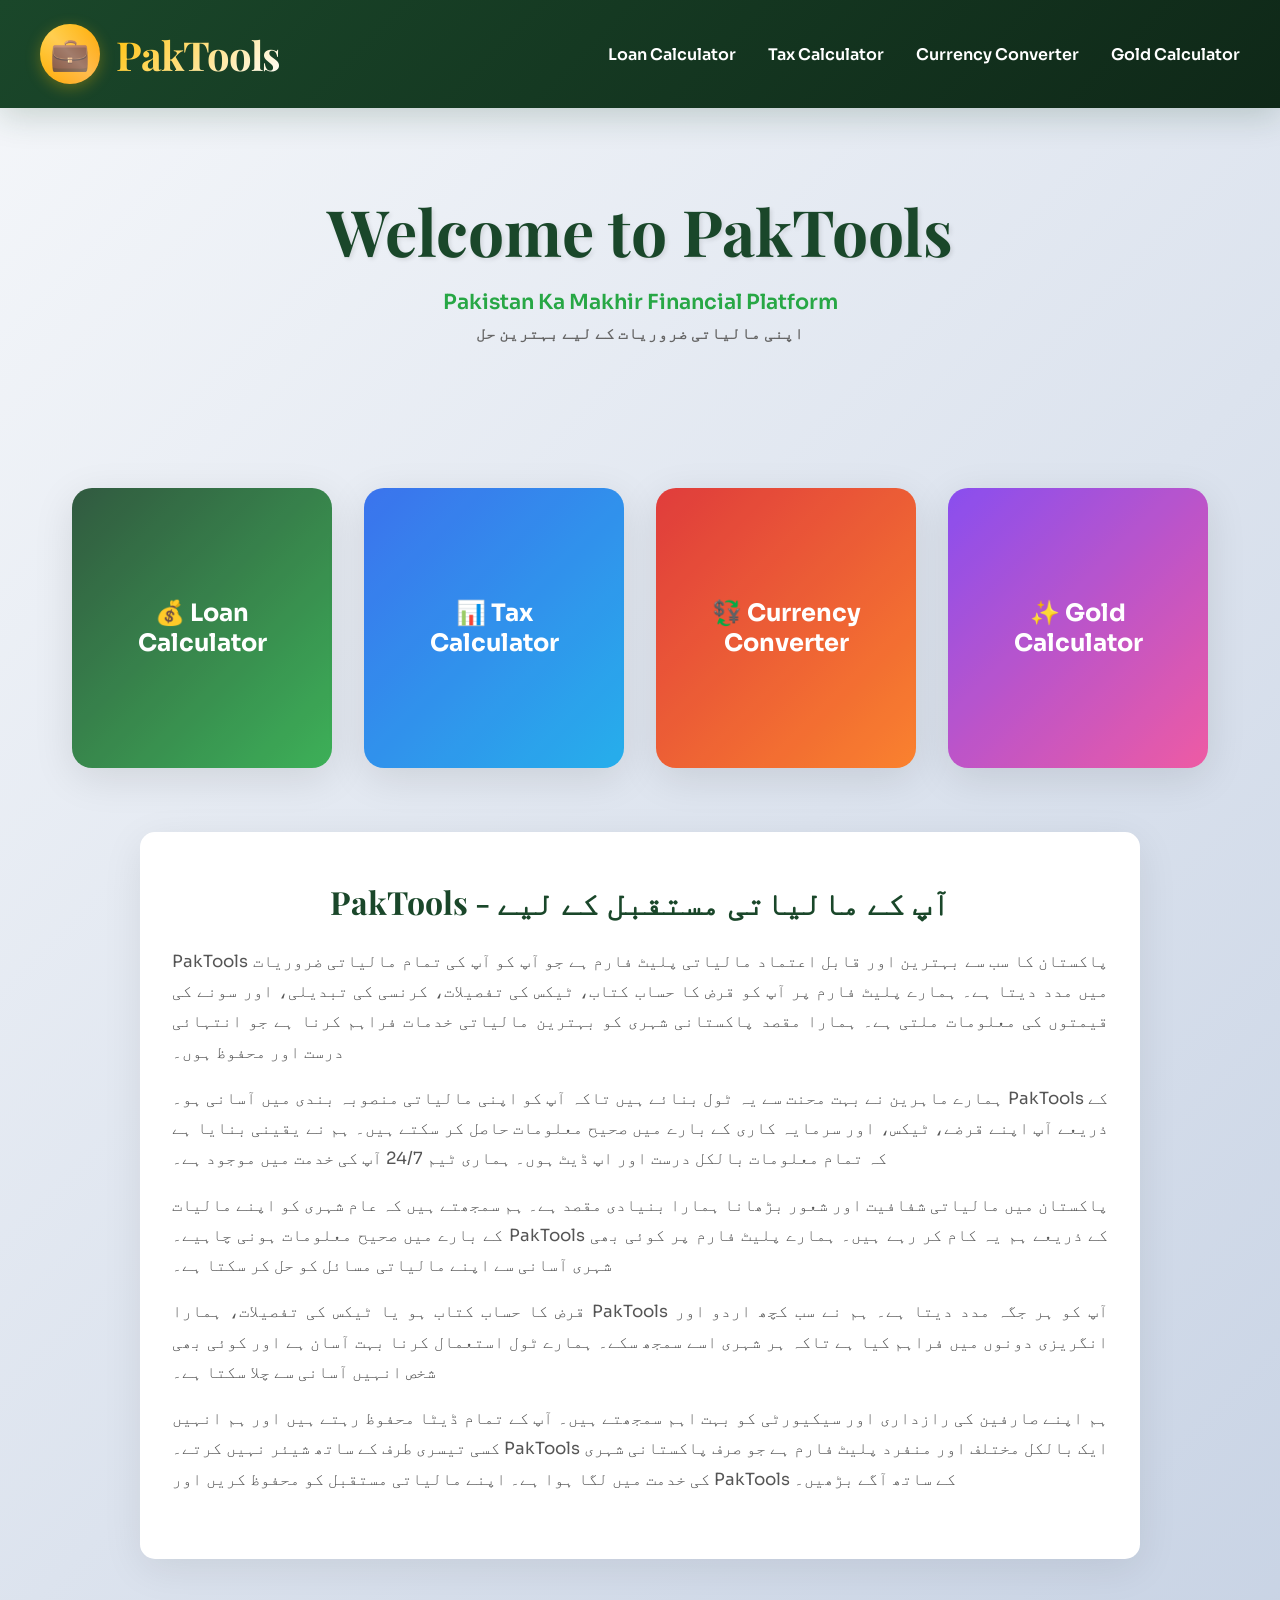
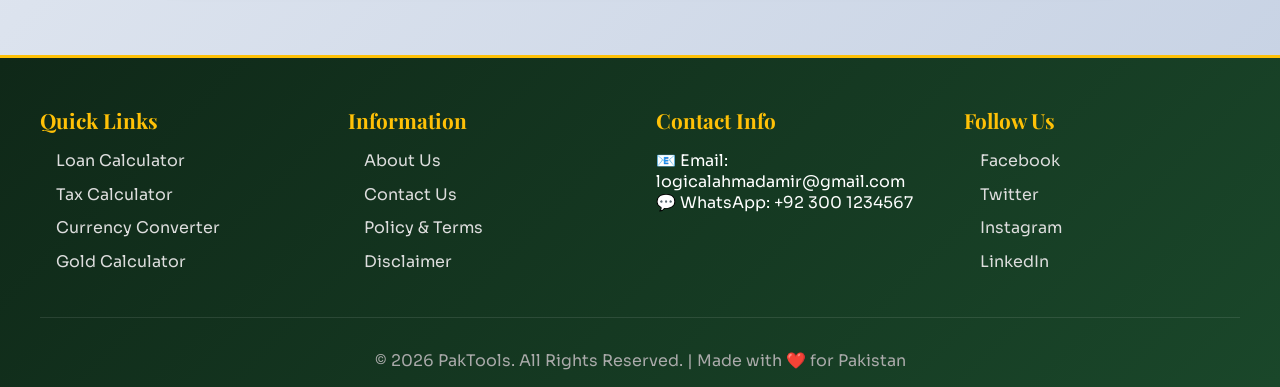
==== index.html @ c3782969 "Update index.html" ====
<!DOCTYPE html>
<html lang="ur">
<head>
    <meta charset="UTF-8">
    <meta name="viewport" content="width=device-width, initial-scale=1.0">
    <title>PakTools - Pakistan Ka Makhir Financial Platform</title>
    <link rel="preconnect" href="https://fonts.googleapis.com">
    <link rel="preconnect" href="https://fonts.gstatic.com" crossorigin>
    <link href="https://fonts.googleapis.com/css2?family=Poppins:wght@300;400;600;700&family=Playfair+Display:wght@700&family=Sora:wght@400;600&display=swap" rel="stylesheet">
    <style>
        * {
            margin: 0;
            padding: 0;
            box-sizing: border-box;
        }

        :root {
            --primary: #1a472a;
            --secondary: #27a745;
            --accent: #ffc107;
            --dark: #0f2818;
            --light: #f8f9fa;
            --text: #2c3e50;
            --border: #e0e0e0;
            --success: #28a745;
            --warning: #ff6b6b;
        }

        html {
            scroll-behavior: smooth;
        }

        body {
            font-family: 'Sora', sans-serif;
            color: var(--text);
            background: linear-gradient(135deg, #f5f7fa 0%, #c3cfe2 100%);
            min-height: 100vh;
            overflow-x: hidden;
        }

        /* ===== HEADER STYLING ===== */
        header {
            background: linear-gradient(135deg, var(--primary) 0%, var(--dark) 100%);
            color: white;
            padding: 1.5rem 2rem;
            position: sticky;
            top: 0;
            z-index: 1000;
            box-shadow: 0 8px 32px rgba(26, 71, 42, 0.2);
            animation: slideDown 0.6s ease-out;
        }

        @keyframes slideDown {
            from {
                transform: translateY(-100%);
                opacity: 0;
            }
            to {
                transform: translateY(0);
                opacity: 1;
            }
        }

        header .container {
            max-width: 1200px;
            margin: 0 auto;
            display: flex;
            justify-content: space-between;
            align-items: center;
            flex-wrap: wrap;
            gap: 2rem;
        }

        .logo-container {
            display: flex;
            align-items: center;
            gap: 1rem;
        }

        .logo {
            width: 60px;
            height: 60px;
            background: linear-gradient(135deg, var(--accent), #ff9800);
            border-radius: 50%;
            display: flex;
            align-items: center;
            justify-content: center;
            font-size: 2rem;
            box-shadow: 0 4px 15px rgba(255, 193, 7, 0.3);
            animation: rotateBounce 2s ease-in-out infinite;
            position: relative;
            overflow: hidden;
        }

        @keyframes rotateBounce {
            0%, 100% {
                transform: rotate(0deg) scale(1);
                box-shadow: 0 4px 15px rgba(255, 193, 7, 0.3);
            }
            25% {
                transform: rotate(90deg) scale(1.05);
            }
            50% {
                transform: rotate(180deg) scale(1.1);
                box-shadow: 0 8px 25px rgba(255, 193, 7, 0.5);
            }
            75% {
                transform: rotate(270deg) scale(1.05);
            }
        }

        .logo::before {
            content: '';
            position: absolute;
            width: 100%;
            height: 100%;
            background: linear-gradient(45deg, transparent, rgba(255, 255, 255, 0.3), transparent);
            animation: shimmer 2s infinite;
        }

        @keyframes shimmer {
            0% { transform: translateX(-100%); }
            100% { transform: translateX(100%); }
        }

        header h1 {
            font-family: 'Playfair Display', serif;
            font-size: 2.5rem;
            letter-spacing: -1px;
            background: linear-gradient(135deg, var(--accent), #fff);
            -webkit-background-clip: text;
            -webkit-text-fill-color: transparent;
            background-clip: text;
            animation: fadeInScale 0.8s ease-out;
        }

        @keyframes fadeInScale {
            from {
                opacity: 0;
                transform: scale(0.9);
            }
            to {
                opacity: 1;
                transform: scale(1);
            }
        }

        nav {
            display: flex;
            gap: 2rem;
            flex-wrap: wrap;
            align-items: center;
        }

        nav a {
            color: white;
            text-decoration: none;
            font-weight: 600;
            font-size: 1rem;
            position: relative;
            padding: 0.5rem 0;
            transition: color 0.3s ease;
        }

        nav a::after {
            content: '';
            position: absolute;
            width: 0;
            height: 2px;
            bottom: 0;
            left: 0;
            background: var(--accent);
            transition: width 0.3s ease;
        }

        nav a:hover::after {
            width: 100%;
        }

        /* ===== HERO SECTION ===== */
        .hero {
            text-align: center;
            padding: 5rem 2rem 3rem;
            animation: fadeInUp 1s ease-out;
        }

        @keyframes fadeInUp {
            from {
                opacity: 0;
                transform: translateY(30px);
            }
            to {
                opacity: 1;
                transform: translateY(0);
            }
        }

        .hero h2 {
            font-family: 'Playfair Display', serif;
            font-size: 4rem;
            margin-bottom: 1rem;
            color: var(--primary);
            text-shadow: 2px 2px 4px rgba(0, 0, 0, 0.1);
        }

        .hero p {
            font-size: 1.3rem;
            color: var(--secondary);
            font-weight: 600;
            margin-bottom: 0.5rem;
        }

        .hero .subtitle {
            font-size: 1rem;
            color: #666;
            margin-bottom: 2rem;
        }

        /* ===== TOOLS SECTION ===== */
        .tools {
            max-width: 1200px;
            margin: 4rem auto;
            padding: 0 2rem;
            display: grid;
            grid-template-columns: repeat(auto-fit, minmax(250px, 1fr));
            gap: 2rem;
        }

        .tool-box {
            position: relative;
            height: 280px;
            cursor: pointer;
            border-radius: 20px;
            overflow: hidden;
            box-shadow: 0 10px 40px rgba(0, 0, 0, 0.1);
            transition: all 0.4s cubic-bezier(0.34, 1.56, 0.64, 1);
            animation: scaleIn 0.6s ease-out;
            animation-fill-mode: both;
        }

        .tool-box:nth-child(1) { animation-delay: 0.1s; }
        .tool-box:nth-child(2) { animation-delay: 0.2s; }
        .tool-box:nth-child(3) { animation-delay: 0.3s; }
        .tool-box:nth-child(4) { animation-delay: 0.4s; }

        @keyframes scaleIn {
            from {
                opacity: 0;
                transform: scale(0.5) rotateY(-20deg);
            }
            to {
                opacity: 1;
                transform: scale(1) rotateY(0);
            }
        }

        .tool-box:hover {
            transform: translateY(-15px) scale(1.05);
            box-shadow: 0 20px 60px rgba(0, 0, 0, 0.25);
        }

        .tool-box::before {
            content: '';
            position: absolute;
            top: 0;
            left: 0;
            right: 0;
            bottom: 0;
            background: linear-gradient(135deg, var(--primary) 0%, var(--secondary) 100%);
            opacity: 1;
            transition: opacity 0.4s ease;
            z-index: -1;
        }

        .tool-box:nth-child(2)::before {
            background: linear-gradient(135deg, #2563eb 0%, #0ea5e9 100%);
        }

        .tool-box:nth-child(3)::before {
            background: linear-gradient(135deg, #dc2626 0%, #f97316 100%);
        }

        .tool-box:nth-child(4)::before {
            background: linear-gradient(135deg, #7c3aed 0%, #ec4899 100%);
        }

        .tool-box::after {
            content: '';
            position: absolute;
            top: 0;
            left: -100%;
            right: 0;
            bottom: 0;
            background: rgba(255, 255, 255, 0.1);
            transition: left 0.4s ease;
            z-index: 1;
        }

        .tool-box:hover::after {
            left: 100%;
        }

        .tool-box a {
            position: relative;
            display: flex;
            align-items: center;
            justify-content: center;
            height: 100%;
            width: 100%;
            text-decoration: none;
            color: white;
            font-size: 1.5rem;
            font-weight: 700;
            text-align: center;
            padding: 2rem;
            z-index: 2;
            transition: all 0.4s ease;
        }

        .tool-box:hover a {
            transform: scale(1.1);
        }

        /* ===== CONTENT SECTION ===== */
        .content-section {
            max-width: 1000px;
            margin: 4rem auto;
            padding: 3rem 2rem;
            background: white;
            border-radius: 15px;
            box-shadow: 0 10px 40px rgba(0, 0, 0, 0.08);
            animation: fadeInUp 1.2s ease-out;
        }

        .content-section h3 {
            font-family: 'Playfair Display', serif;
            font-size: 2rem;
            color: var(--primary);
            margin-bottom: 1.5rem;
            text-align: center;
        }

        .content-section p {
            font-size: 1.05rem;
            line-height: 1.8;
            color: #555;
            text-align: justify;
            margin-bottom: 1rem;
        }

        /* ===== FOOTER ===== */
        footer {
            background: linear-gradient(135deg, var(--dark) 0%, var(--primary) 100%);
            color: white;
            padding: 3rem 2rem 1rem;
            margin-top: 6rem;
            border-top: 3px solid var(--accent);
        }

        footer .container {
            max-width: 1200px;
            margin: 0 auto;
        }

        footer .footer-content {
            display: grid;
            grid-template-columns: repeat(auto-fit, minmax(250px, 1fr));
            gap: 2rem;
            margin-bottom: 2rem;
        }

        footer .footer-section h4 {
            font-size: 1.3rem;
            margin-bottom: 1rem;
            color: var(--accent);
            font-family: 'Playfair Display', serif;
        }

        footer .footer-section ul {
            list-style: none;
        }

        footer .footer-section a {
            color: #ddd;
            text-decoration: none;
            display: block;
            margin-bottom: 0.8rem;
            transition: all 0.3s ease;
            position: relative;
            padding-left: 1rem;
        }

        footer .footer-section a::before {
            content: '→';
            position: absolute;
            left: 0;
            opacity: 0;
            transition: opacity 0.3s ease;
        }

        footer .footer-section a:hover::before {
            opacity: 1;
        }

        footer .footer-section a:hover {
            color: var(--accent);
            padding-left: 1.5rem;
        }

        footer .footer-bottom {
            border-top: 1px solid rgba(255, 255, 255, 0.1);
            padding-top: 2rem;
            text-align: center;
            color: #aaa;
        }

        /* ===== MODAL STYLING ===== */
        .modal {
            display: none;
            position: fixed;
            z-index: 2000;
            left: 0;
            top: 0;
            width: 100%;
            height: 100%;
            background-color: rgba(0, 0, 0, 0.6);
            animation: fadeIn 0.3s ease;
        }

        @keyframes fadeIn {
            from { opacity: 0; }
            to { opacity: 1; }
        }

        .modal.active {
            display: flex;
            align-items: center;
            justify-content: center;
        }

        .modal-content {
            background-color: white;
            padding: 3rem;
            border-radius: 15px;
            max-width: 600px;
            width: 90%;
            box-shadow: 0 20px 60px rgba(0, 0, 0, 0.3);
            animation: slideUp 0.4s ease;
        }

        @keyframes slideUp {
            from {
                transform: translateY(50px);
                opacity: 0;
            }
            to {
                transform: translateY(0);
                opacity: 1;
            }
        }

        .modal-content h2 {
            color: var(--primary);
            margin-bottom: 1rem;
            font-family: 'Playfair Display', serif;
        }

        .modal-content p {
            color: #666;
            line-height: 1.8;
            margin-bottom: 1rem;
        }

        .close-btn {
            float: right;
            font-size: 2rem;
            font-weight: bold;
            color: #aaa;
            cursor: pointer;
            transition: color 0.3s ease;
            border: none;
            background: none;
        }

        .close-btn:hover {
            color: var(--primary);
        }

        /* ===== RESPONSIVE ===== */
        @media (max-width: 768px) {
            header h1 {
                font-size: 1.8rem;
            }

            nav {
                gap: 1rem;
            }

            nav a {
                font-size: 0.9rem;
            }

            .hero h2 {
                font-size: 2.5rem;
            }

            .hero p {
                font-size: 1rem;
            }

            .tools {
                grid-template-columns: 1fr;
                gap: 1.5rem;
            }

            .tool-box {
                height: 200px;
            }

            .tool-box a {
                font-size: 1.2rem;
            }

            .content-section {
                padding: 2rem;
            }

            .content-section h3 {
                font-size: 1.5rem;
            }

            footer .footer-content {
                grid-template-columns: 1fr;
            }
        }

        .page-content {
            display: none;
        }

        .page-content.active {
            display: block;
        }
    </style>
</head>
<body>
    <header>
        <div class="container">
            <div class="logo-container">
                <div class="logo">💼</div>
                <h1>PakTools</h1>
            </div>
            <nav id="mainNav">
                <a href="#" onclick="showHome()">Loan Calculator</a>
                <a href="#" onclick="openModal('tax')">Tax Calculator</a>
                <a href="#" onclick="openModal('currency')">Currency Converter</a>
                <a href="#" onclick="openModal('gold')">Gold Calculator</a>
            </nav>
        </div>
    </header>

    <!-- HOME PAGE -->
    <div id="homePage" class="page-content active">
        <section class="hero">
            <h2>Welcome to PakTools</h2>
            <p>Pakistan Ka Makhir Financial Platform</p>
            <p class="subtitle">اپنی مالیاتی ضروریات کے لیے بہترین حل</p>
        </section>

        <section class="tools">
            <div class="tool-box">
                <a href="#" onclick="openModal('loan')">💰 Loan Calculator</a>
            </div>
            <div class="tool-box">
                <a href="#" onclick="openModal('tax')">📊 Tax Calculator</a>
            </div>
            <div class="tool-box">
                <a href="#" onclick="openModal('currency')">💱 Currency Converter</a>
            </div>
            <div class="tool-box">
                <a href="#" onclick="openModal('gold')">✨ Gold Calculator</a>
            </div>
        </section>

        <section class="content-section">
            <h3>PakTools - آپ کے مالیاتی مستقبل کے لیے</h3>
            <p>
                PakTools پاکستان کا سب سے بہترین اور قابل اعتماد مالیاتی پلیٹ فارم ہے جو آپ کو آپ کی تمام مالیاتی ضروریات میں مدد دیتا ہے۔ ہمارے پلیٹ فارم پر آپ کو قرض کا حساب کتاب، ٹیکس کی تفصیلات، کرنسی کی تبدیلی، اور سونے کی قیمتوں کی معلومات ملتی ہے۔ ہمارا مقصد پاکستانی شہری کو بہترین مالیاتی خدمات فراہم کرنا ہے جو انتہائی درست اور محفوظ ہوں۔
            </p>
            <p>
                ہمارے ماہرین نے بہت محنت سے یہ ٹول بنائے ہیں تاکہ آپ کو اپنی مالیاتی منصوبہ بندی میں آسانی ہو۔ PakTools کے ذریعے آپ اپنے قرضے، ٹیکس، اور سرمایہ کاری کے بارے میں صحیح معلومات حاصل کر سکتے ہیں۔ ہم نے یقینی بنایا ہے کہ تمام معلومات بالکل درست اور اپ ڈیٹ ہوں۔ ہماری ٹیم 24/7 آپ کی خدمت میں موجود ہے۔
            </p>
            <p>
                پاکستان میں مالیاتی شفافیت اور شعور بڑھانا ہمارا بنیادی مقصد ہے۔ ہم سمجھتے ہیں کہ عام شہری کو اپنے مالیات کے بارے میں صحیح معلومات ہونی چاہیے۔ PakTools کے ذریعے ہم یہ کام کر رہے ہیں۔ ہمارے پلیٹ فارم پر کوئی بھی شہری آسانی سے اپنے مالیاتی مسائل کو حل کر سکتا ہے۔
            </p>
            <p>
                قرض کا حساب کتاب ہو یا ٹیکس کی تفصیلات، ہمارا PakTools آپ کو ہر جگہ مدد دیتا ہے۔ ہم نے سب کچھ اردو اور انگریزی دونوں میں فراہم کیا ہے تاکہ ہر شہری اسے سمجھ سکے۔ ہمارے ٹول استعمال کرنا بہت آسان ہے اور کوئی بھی شخص انہیں آسانی سے چلا سکتا ہے۔
            </p>
            <p>
                ہم اپنے صارفین کی رازداری اور سیکیورٹی کو بہت اہم سمجھتے ہیں۔ آپ کے تمام ڈیٹا محفوظ رہتے ہیں اور ہم انہیں کسی تیسری طرف کے ساتھ شیئر نہیں کرتے۔ PakTools ایک بالکل مختلف اور منفرد پلیٹ فارم ہے جو صرف پاکستانی شہری کی خدمت میں لگا ہوا ہے۔ اپنے مالیاتی مستقبل کو محفوظ کریں اور PakTools کے ساتھ آگے بڑھیں۔
            </p>
        </section>
    </div>

    <!-- MODALS FOR EACH TOOL -->
    <div id="loanModal" class="modal">
        <div class="modal-content">
            <button class="close-btn" onclick="closeModal('loan')">&times;</button>
            <h2>💰 Loan Calculator</h2>
            <p>یہ ٹول آپ کو آپ کے قرض کی شرح، مدت اور ماہانہ رقم کا حساب کتاب کرنے میں مدد دیتا ہے۔</p>
            <p><strong>مثال:</strong> اگر آپ نے 5 لاکھ روپے کا قرض 5 سال کی مدت میں 10% کی شرح پر لیا ہے تو آپ کی ماہانہ قسط تقریباً 10,607 روپے ہوگی۔</p>
            <p>یہ ٹول آپ کو مختلف شرح اور مدت کے ساتھ موازنہ کرنے کی سہولت بھی دیتا ہے۔</p>
        </div>
    </div>

    <div id="taxModal" class="modal">
        <div class="modal-content">
            <button class="close-btn" onclick="closeModal('tax')">&times;</button>
            <h2>📊 Tax Calculator</h2>
            <p>ہمارا ٹیکس کیلکولیٹر آپ کو آپ کی آمدنی پر دیندہ ٹیکس کا حساب دینے میں مدد کرتا ہے۔</p>
            <p><strong>خصوصیات:</strong> مختلف ٹیکس سلیبوں کے لیے حساب، چھوٹ اور الاؤنسز کی سہولت، اور سالانہ ٹیکس کی کل رقم معلوم کریں۔</p>
            <p>پاکستان میں مختلف آمدنی کی سطحوں پر مختلف ٹیکس شرح ہیں۔ یہ ٹول آپ کو صحیح حساب کتاب دیتا ہے۔</p>
        </div>
    </div>

    <div id="currencyModal" class="modal">
        <div class="modal-content">
            <button class="close-btn" onclick="closeModal('currency')">&times;</button>
            <h2>💱 Currency Converter</h2>
            <p>یہ ٹول آپ کو پاکستانی روپے کو دوسری اقوام کی کرنسیوں میں تبدیل کرنے میں مدد دیتا ہے۔</p>
            <p><strong>سپورٹ شدہ کرنسیز:</strong> USD, EUR, GBP, SAR, AED, CNY اور بہت سی دوسری کرنسیز۔</p>
            <p>آج کی حقیقی شرح کے مطابق یہ ٹول آپ کو درست تبدیلی فراہم کرتا ہے۔ سفر، تجارت، یا بیرون ملک رقم بھیجنے کے لیے مفید۔</p>
        </div>
    </div>

    <div id="goldModal" class="modal">
        <div class="modal-content">
            <button class="close-btn" onclick="closeModal('gold')">&times;</button>
            <h2>✨ Gold Calculator</h2>
            <p>سونے کی قیمت معلوم کریں اور اپنی سرمایہ کاری کا حساب کتاب کریں۔</p>
            <p><strong>خصوصیات:</strong> روز مرہ سونے کی قیمت، مختلف وزن میں سونے کی کل قیمت، تاریخی قیمتوں کا موازنہ۔</p>
            <p>پاکستان میں سونا بہت اہم سرمایہ کاری کا ذریعہ ہے۔ یہ ٹول آپ کو اپنی سرمایہ کاری کو صحیح طریقے سے منیج کرنے میں مدد کرتا ہے۔</p>
        </div>
    </div>

    <!-- FOOTER -->
    <footer>
        <div class="container">
            <div class="footer-content">
                <div class="footer-section">
                    <h4>Quick Links</h4>
                    <ul>
                        <li><a href="#" onclick="openModal('loan')">Loan Calculator</a></li>
                        <li><a href="#" onclick="openModal('tax')">Tax Calculator</a></li>
                        <li><a href="#" onclick="openModal('currency')">Currency Converter</a></li>
                        <li><a href="#" onclick="openModal('gold')">Gold Calculator</a></li>
                    </ul>
                </div>
                <div class="footer-section">
                    <h4>Information</h4>
                    <ul>
                        <li><a href="#" onclick="showPage('about')">About Us</a></li>
                        <li><a href="#" onclick="showPage('contact')">Contact Us</a></li>
                        <li><a href="#" onclick="showPage('policy')">Policy & Terms</a></li>
                        <li><a href="#" onclick="showPage('disclaimer')">Disclaimer</a></li>
                    </ul>
                </div>
                <div class="footer-section">
                    <h4>Contact Info</h4>
                    <ul>
                        <li>📧 Email: logicalahmadamir@gmail.com</li>
                        <li>💬 WhatsApp: +92 300 1234567</li>
                    </ul>
                </div>
                <div class="footer-section">
                    <h4>Follow Us</h4>
                    <ul>
                        <li><a href="#">Facebook</a></li>
                        <li><a href="#">Twitter</a></li>
                        <li><a href="#">Instagram</a></li>
                        <li><a href="#">LinkedIn</a></li>
                    </ul>
                </div>
            </div>
            <div class="footer-bottom">
                <p>&copy; 2026 PakTools. All Rights Reserved. | Made with ❤️ for Pakistan</p>
            </div>
        </div>
    </footer>

    <script>
        function openModal(toolName) {
            const modalId = toolName + 'Modal';
            document.getElementById(modalId).classList.add('active');
        }

        function closeModal(toolName) {
            const modalId = toolName + 'Modal';
            document.getElementById(modalId).classList.remove('active');
        }

        function showHome() {
            document.getElementById('homePage').classList.add('active');
            document.querySelectorAll('.modal').forEach(modal => {
                modal.classList.remove('active');
            });
        }

        function showPage(pageName) {
            alert('صفحہ ' + pageName + ' جلد آئے گا!');
        }

        // Close modal when clicking outside
        window.onclick = function(event) {
            if (event.target.classList.contains('modal')) {
                event.target.classList.remove('active');
            }
        }

        // Add scroll animation
        const observerOptions = {
            threshold: 0.1,
            rootMargin: '0px 0px -100px 0px'
        };

        const observer = new IntersectionObserver(function(entries) {
            entries.forEach(entry => {
                if (entry.isIntersecting) {
                    entry.target.style.opacity = '1';
                    entry.target.style.transform = 'translateY(0)';
                }
            });
        }, observerOptions);

        document.querySelectorAll('.tool-box, .content-section').forEach(el => {
            el.style.opacity = '0';
            el.style.transform = 'translateY(20px)';
            el.style.transition = 'opacity 0.6s ease, transform 0.6s ease';
            observer.observe(el);
        });
    </script>
</body>
</html>
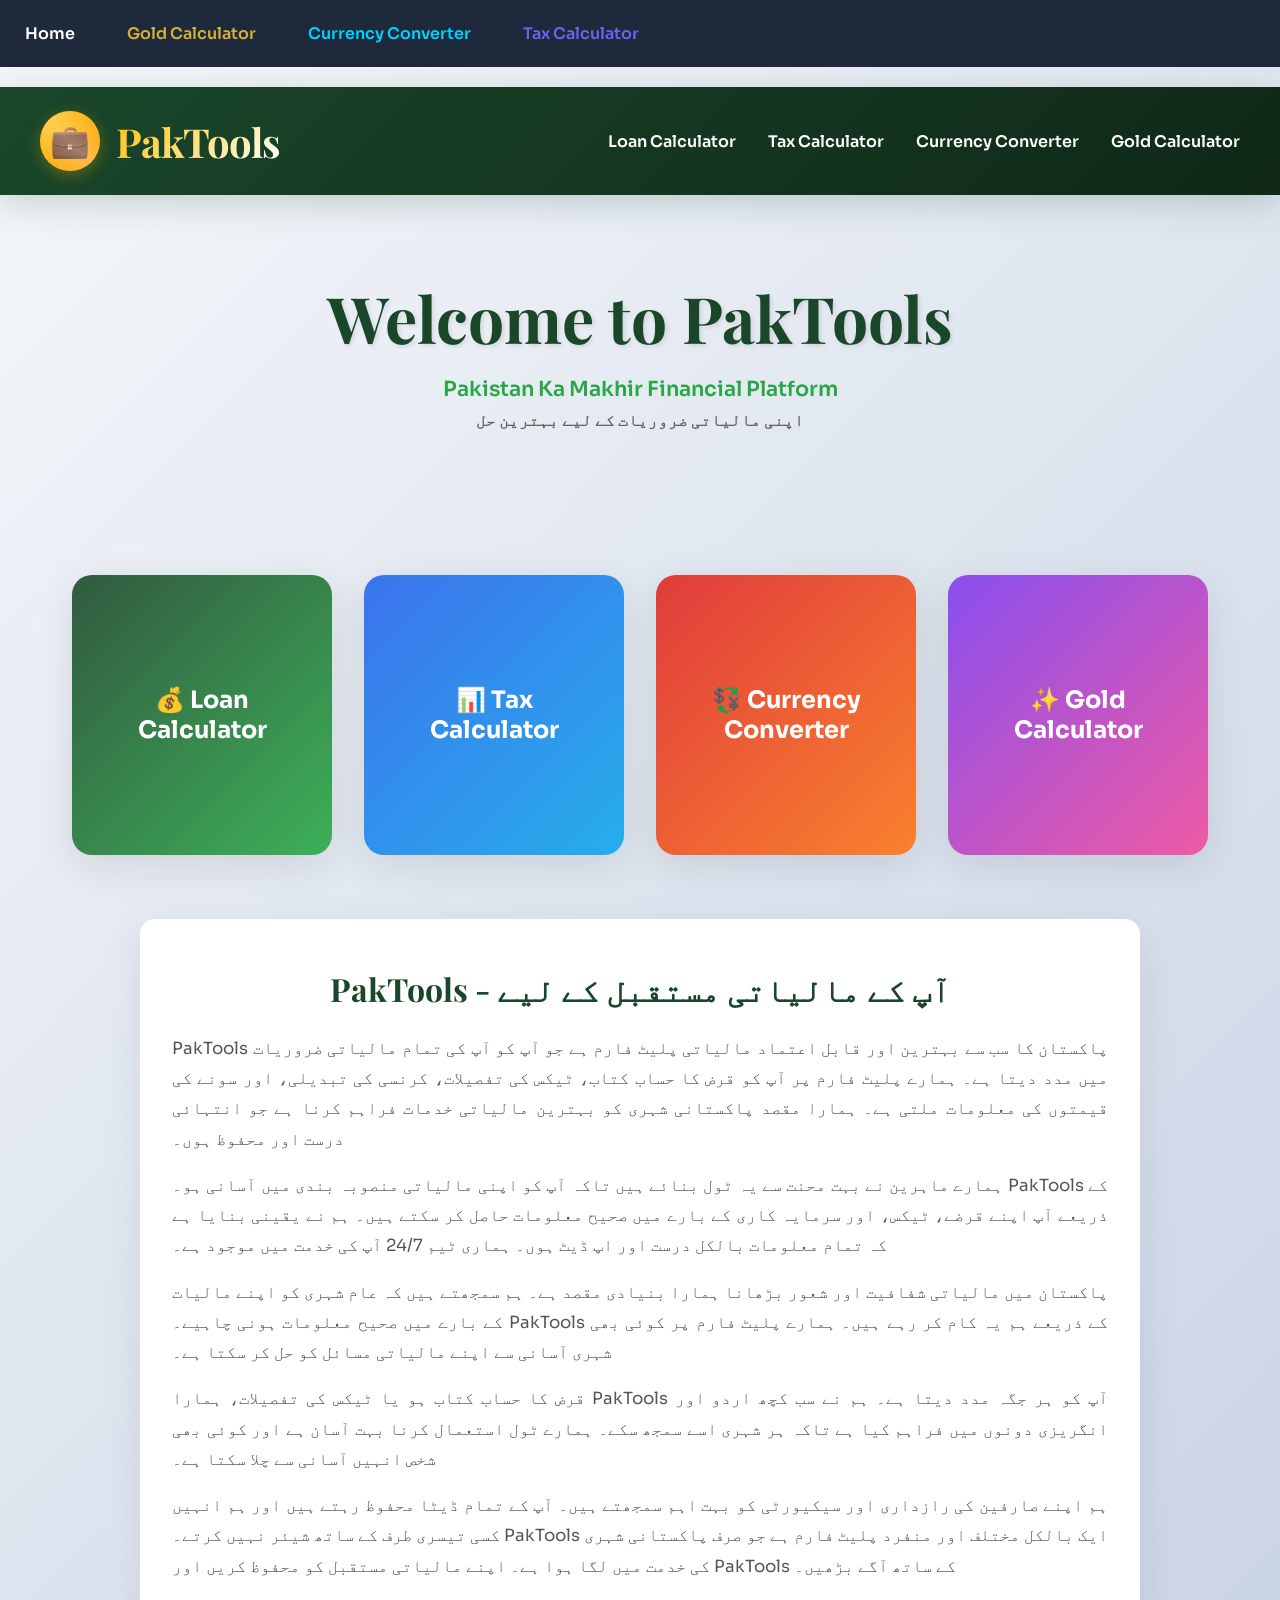
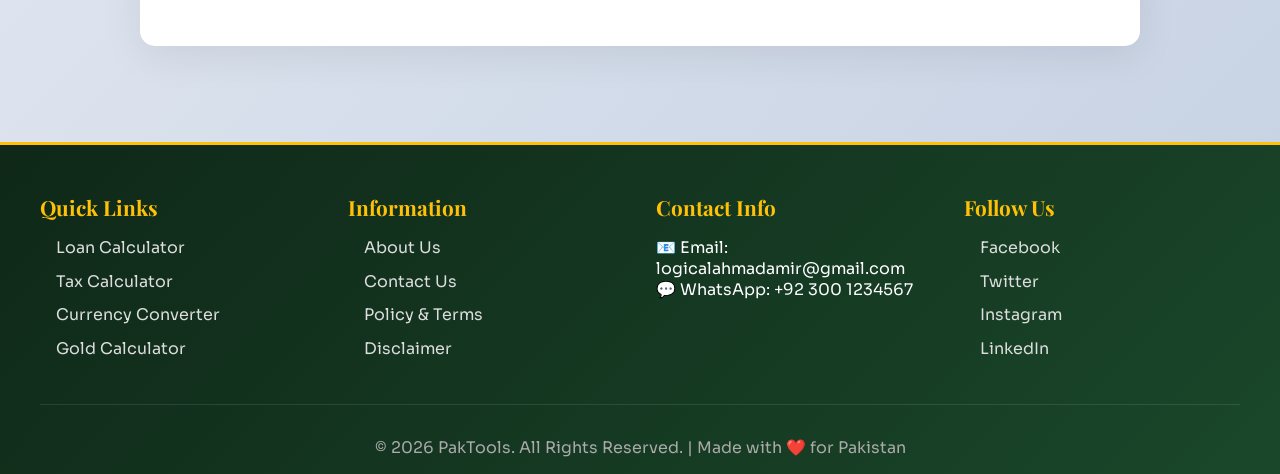
==== commit 7428fa87: "Update index.html" ====
--- a/index.html
+++ b/index.html
@@ -544,6 +544,12 @@
     </style>
 </head>
 <body>
+    <nav style="text-align: center; padding: 15px; background: #1e293b; margin-bottom: 20px;">
+    <a href="index.html" style="color: white; margin: 0 10px; text-decoration: none;">Home</a>
+    <a href="gold.html" style="color: #D4AF37; margin: 0 10px; text-decoration: none;">Gold Calculator</a>
+    <a href="currency.html" style="color: #00d2ff; margin: 0 10px; text-decoration: none;">Currency Converter</a>
+    <a href="tax.html" style="color: #6366f1; margin: 0 10px; text-decoration: none;">Tax Calculator</a>
+</nav>
     <header>
         <div class="container">
             <div class="logo-container">
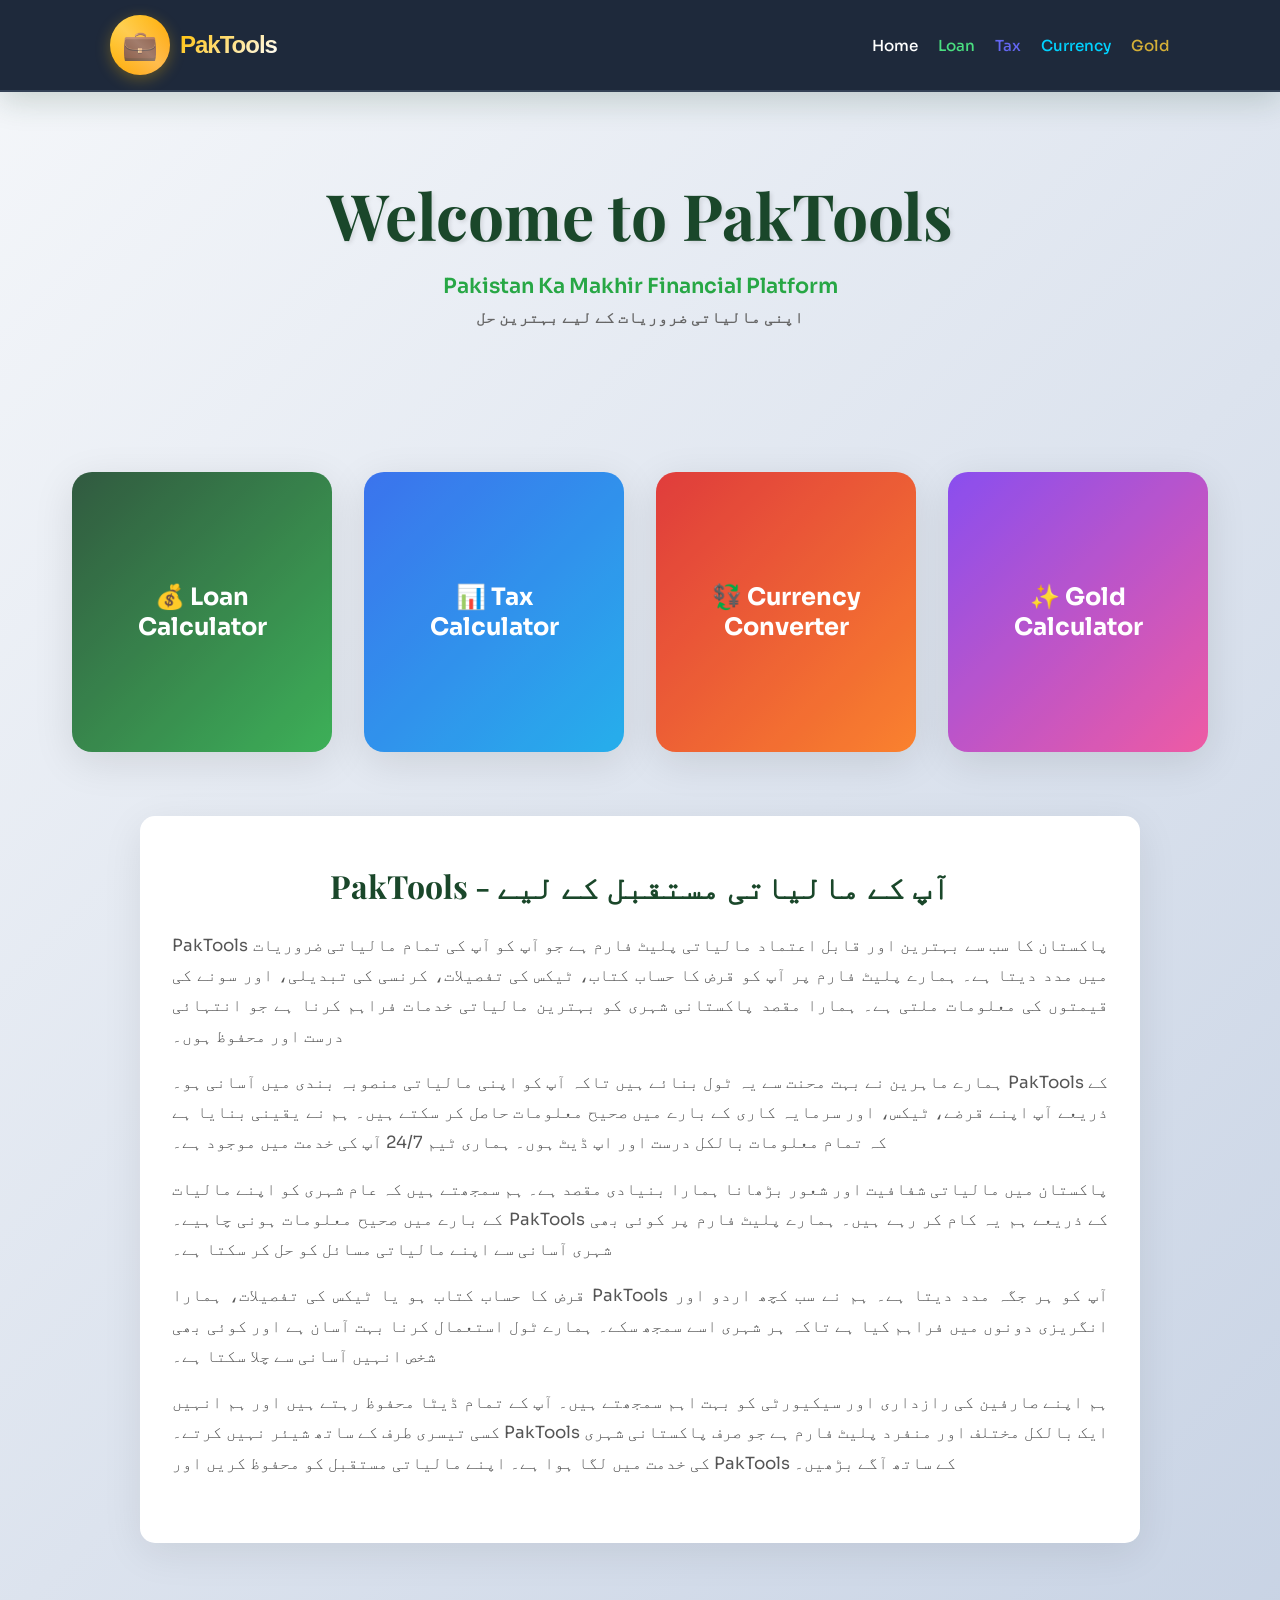
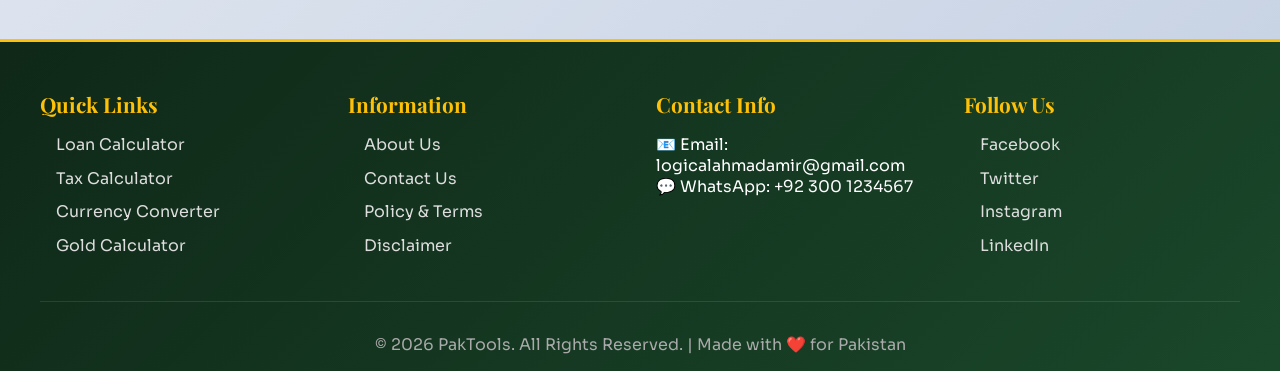
==== commit ca2e4247: "Update index.html" ====
--- a/index.html
+++ b/index.html
@@ -544,26 +544,25 @@
     </style>
 </head>
 <body>
-    <nav style="text-align: center; padding: 15px; background: #1e293b; margin-bottom: 20px;">
-    <a href="index.html" style="color: white; margin: 0 10px; text-decoration: none;">Home</a>
-    <a href="gold.html" style="color: #D4AF37; margin: 0 10px; text-decoration: none;">Gold Calculator</a>
-    <a href="currency.html" style="color: #00d2ff; margin: 0 10px; text-decoration: none;">Currency Converter</a>
-    <a href="tax.html" style="color: #6366f1; margin: 0 10px; text-decoration: none;">Tax Calculator</a>
-</nav>
-    <header>
-        <div class="container">
-            <div class="logo-container">
-                <div class="logo">💼</div>
-                <h1>PakTools</h1>
-            </div>
-            <nav id="mainNav">
-                <a href="#" onclick="showHome()">Loan Calculator</a>
-                <a href="#" onclick="openModal('tax')">Tax Calculator</a>
-                <a href="#" onclick="openModal('currency')">Currency Converter</a>
-                <a href="#" onclick="openModal('gold')">Gold Calculator</a>
-            </nav>
+  <header style="background: #1e293b; padding: 15px 0; border-bottom: 2px solid #334155; position: sticky; top: 0; z-index: 1000;">
+    <div class="container" style="max-width: 1100px; margin: 0 auto; display: flex; justify-content: space-between; align-items: center; padding: 0 20px;">
+        
+        <!-- Logo Section -->
+        <div class="logo-container" style="display: flex; align-items: center; gap: 10px;">
+            <div class="logo" style="font-size: 1.8rem;">💼</div>
+            <h1 style="color: white; margin: 0; font-size: 1.5rem; font-family: 'Outfit', sans-serif;">PakTools</h1>
         </div>
-    </header>
+
+        <!-- Desktop Navigation -->
+        <nav id="mainNav" style="display: flex; gap: 20px;">
+            <a href="index.html" style="color: white; text-decoration: none; font-weight: 500; font-size: 0.95rem;">Home</a>
+            <a href="loan.html" style="color: #4ade80; text-decoration: none; font-weight: 500; font-size: 0.95rem;">Loan</a>
+            <a href="tax.html" style="color: #6366f1; text-decoration: none; font-weight: 500; font-size: 0.95rem;">Tax</a>
+            <a href="currency.html" style="color: #00d2ff; text-decoration: none; font-weight: 500; font-size: 0.95rem;">Currency</a>
+            <a href="gold.html" style="color: #D4AF37; text-decoration: none; font-weight: 500; font-size: 0.95rem;">Gold</a>
+        </nav>
+    </div>
+</header>
 
     <!-- HOME PAGE -->
     <div id="homePage" class="page-content active">
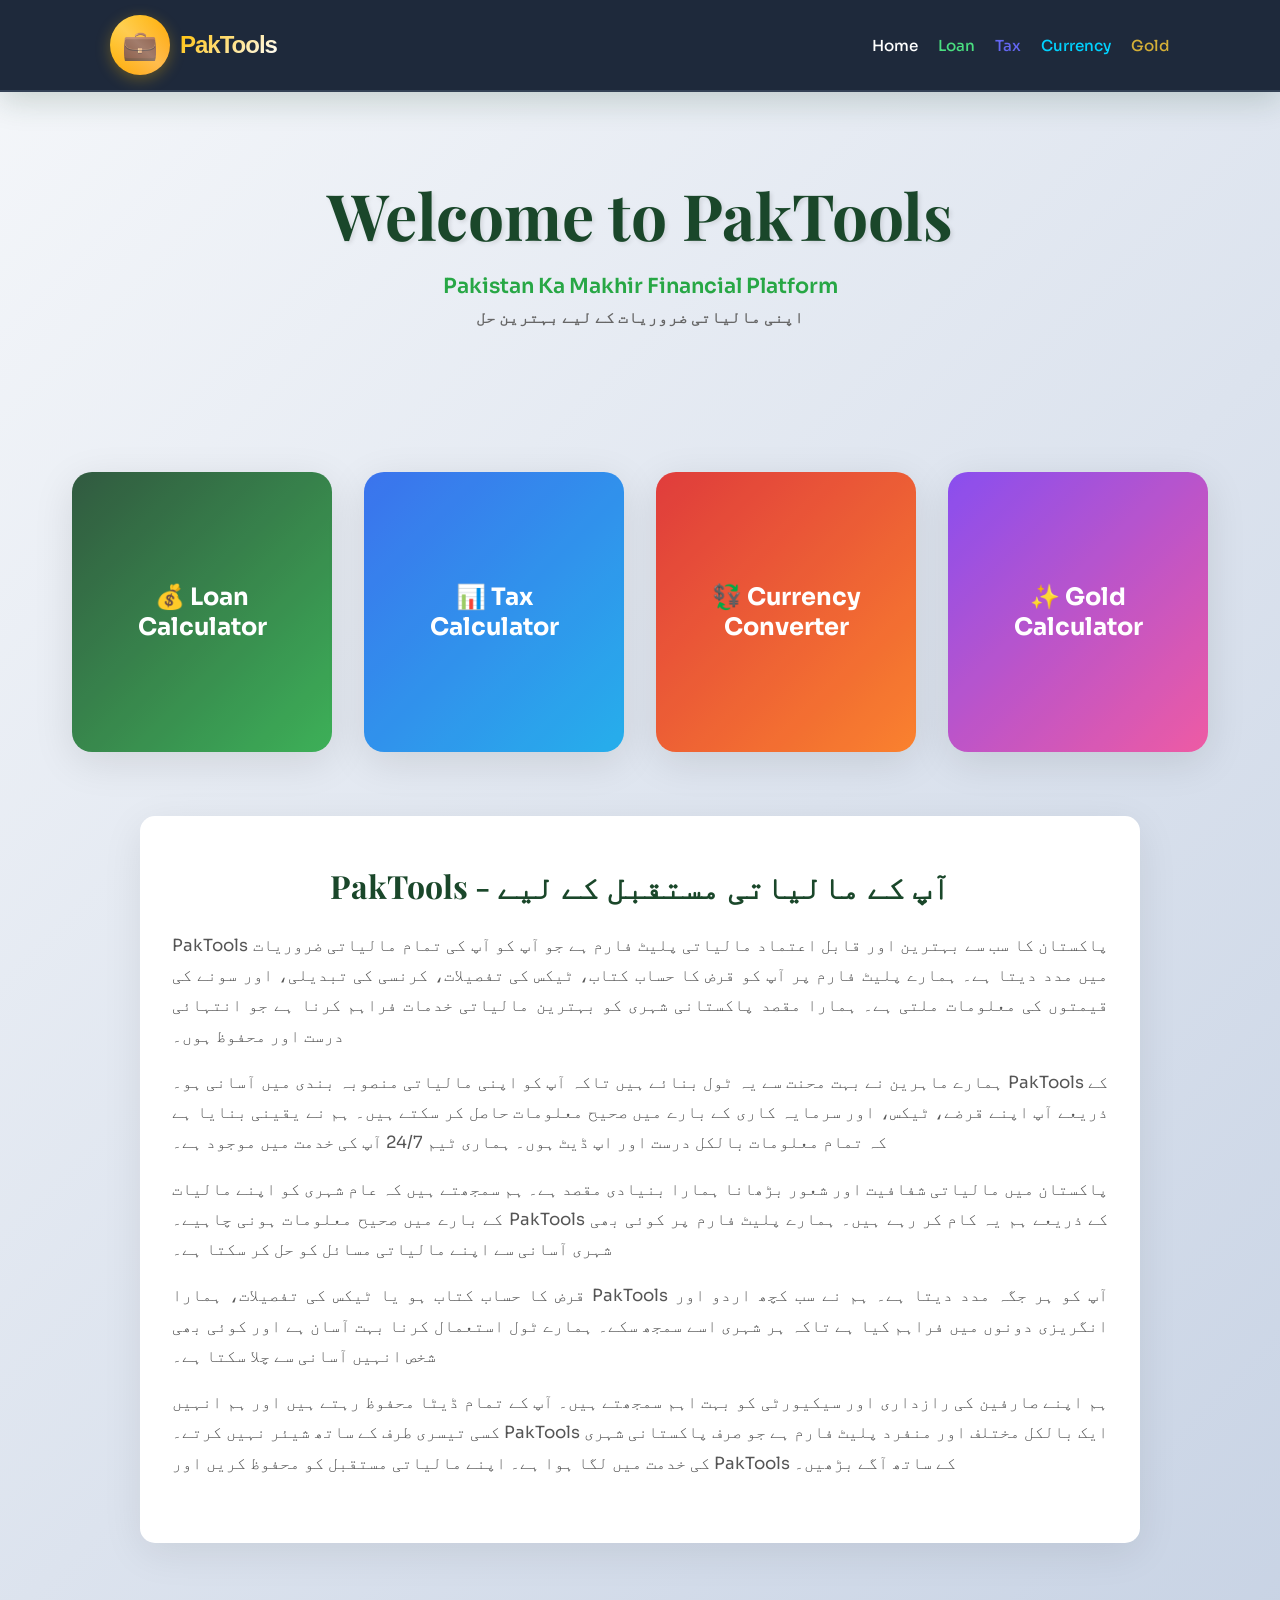
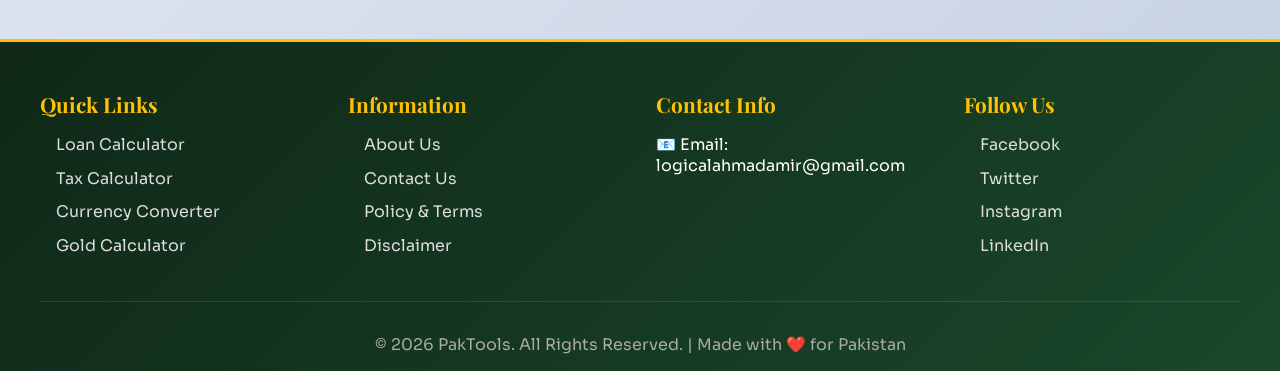
==== commit 6c701183: "Update index.html" ====
--- a/index.html
+++ b/index.html
@@ -574,16 +574,16 @@
 
         <section class="tools">
             <div class="tool-box">
-                <a href="#" onclick="openModal('loan')">💰 Loan Calculator</a>
+                <a href="https://paktool.netlify.app/loan">💰 Loan Calculator</a>
             </div>
             <div class="tool-box">
-                <a href="#" onclick="openModal('tax')">📊 Tax Calculator</a>
+                <a href="https://paktool.netlify.app/tax">📊 Tax Calculator</a>
             </div>
             <div class="tool-box">
-                <a href="#" onclick="openModal('currency')">💱 Currency Converter</a>
+                <a href="https://paktool.netlify.app/currency">💱 Currency Converter</a>
             </div>
             <div class="tool-box">
-                <a href="#" onclick="openModal('gold')">✨ Gold Calculator</a>
+                <a href="https://paktool.netlify.app/gold">✨ Gold Calculator</a>
             </div>
         </section>
 
@@ -655,10 +655,10 @@
                 <div class="footer-section">
                     <h4>Quick Links</h4>
                     <ul>
-                        <li><a href="#" onclick="openModal('loan')">Loan Calculator</a></li>
-                        <li><a href="#" onclick="openModal('tax')">Tax Calculator</a></li>
-                        <li><a href="#" onclick="openModal('currency')">Currency Converter</a></li>
-                        <li><a href="#" onclick="openModal('gold')">Gold Calculator</a></li>
+                        <li><a href="https://paktool.netlify.app/loan">Loan Calculator</a></li>
+                        <li><a href="https://paktool.netlify.app/tax">Tax Calculator</a></li>
+                        <li><a href="https://paktool.netlify.app/currency">Currency Converter</a></li>
+                        <li><a href="https://paktool.netlify.app/gold">Gold Calculator</a></li>
                     </ul>
                 </div>
                 <div class="footer-section">
@@ -674,7 +674,6 @@
                     <h4>Contact Info</h4>
                     <ul>
                         <li>📧 Email: logicalahmadamir@gmail.com</li>
-                        <li>💬 WhatsApp: +92 300 1234567</li>
                     </ul>
                 </div>
                 <div class="footer-section">
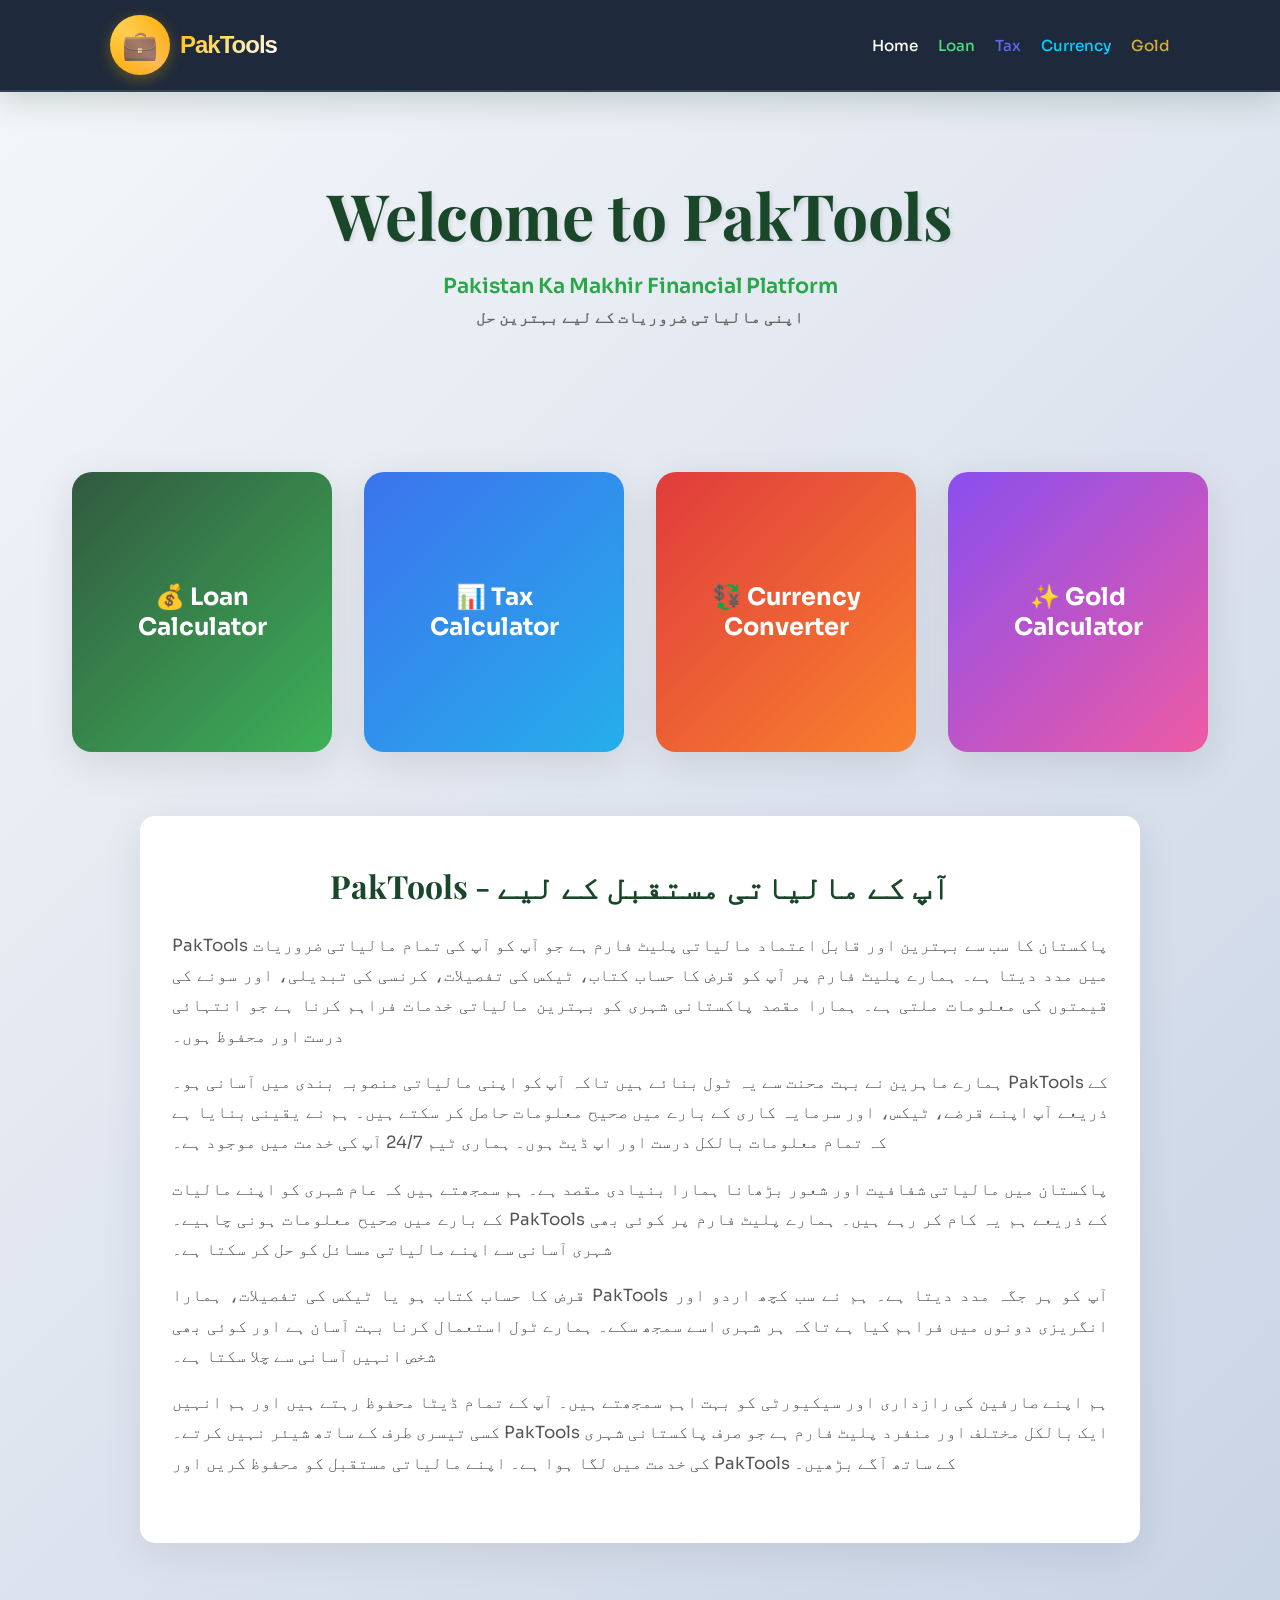
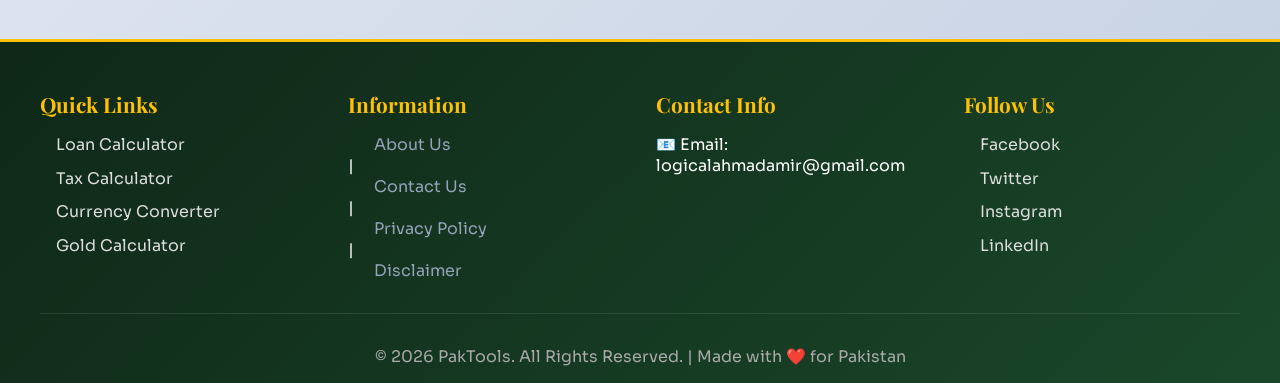
==== commit 1cba9862: "Update index.html" ====
--- a/index.html
+++ b/index.html
@@ -664,10 +664,10 @@
                 <div class="footer-section">
                     <h4>Information</h4>
                     <ul>
-                        <li><a href="#" onclick="showPage('about')">About Us</a></li>
-                        <li><a href="#" onclick="showPage('contact')">Contact Us</a></li>
-                        <li><a href="#" onclick="showPage('policy')">Policy & Terms</a></li>
-                        <li><a href="#" onclick="showPage('disclaimer')">Disclaimer</a></li>
+    <a href="about.html" style="color: #94a3b8; margin: 0 10px; text-decoration: none;">About Us</a> |
+    <a href="contact.html" style="color: #94a3b8; margin: 0 10px; text-decoration: none;">Contact Us</a> |
+    <a href="privacy.html" style="color: #94a3b8; margin: 0 10px; text-decoration: none;">Privacy Policy</a> |
+    <a href="disclaimer.html" style="color: #94a3b8; margin: 0 10px; text-decoration: none;">Disclaimer</a>
                     </ul>
                 </div>
                 <div class="footer-section">
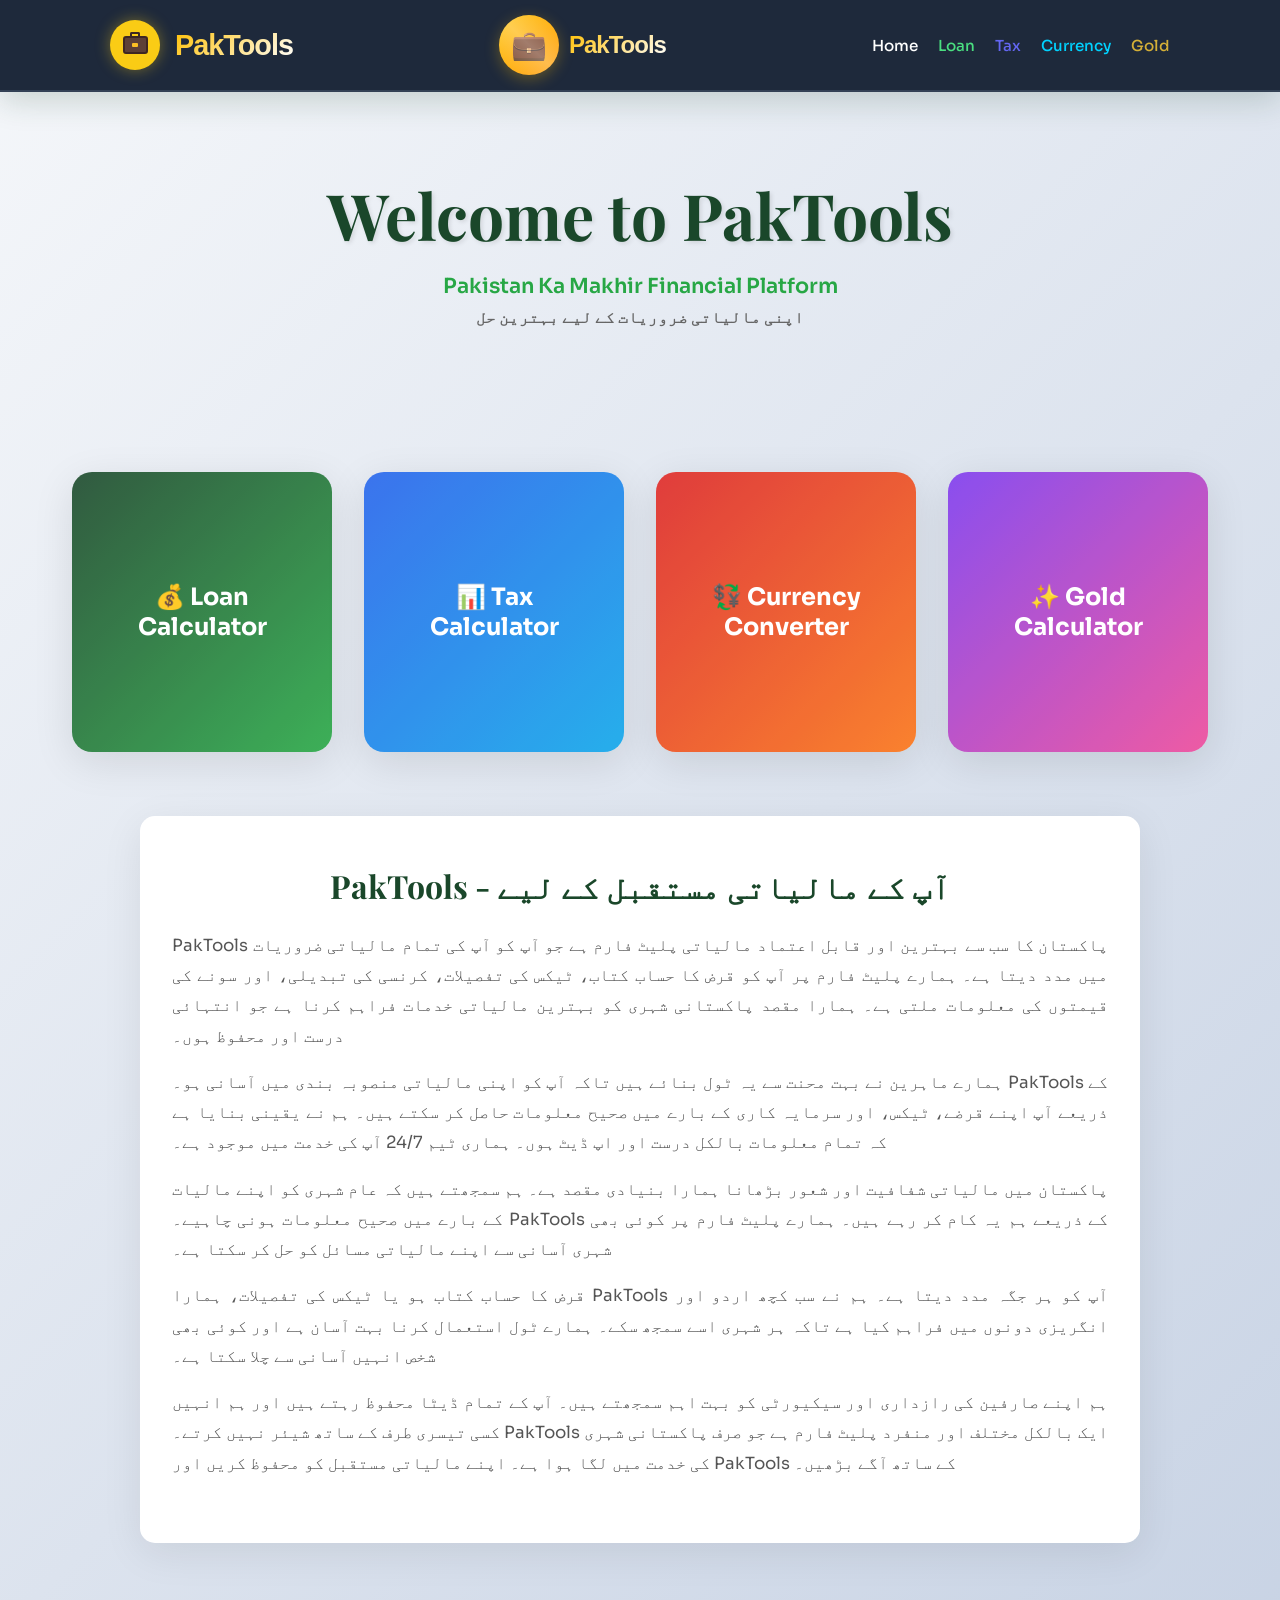
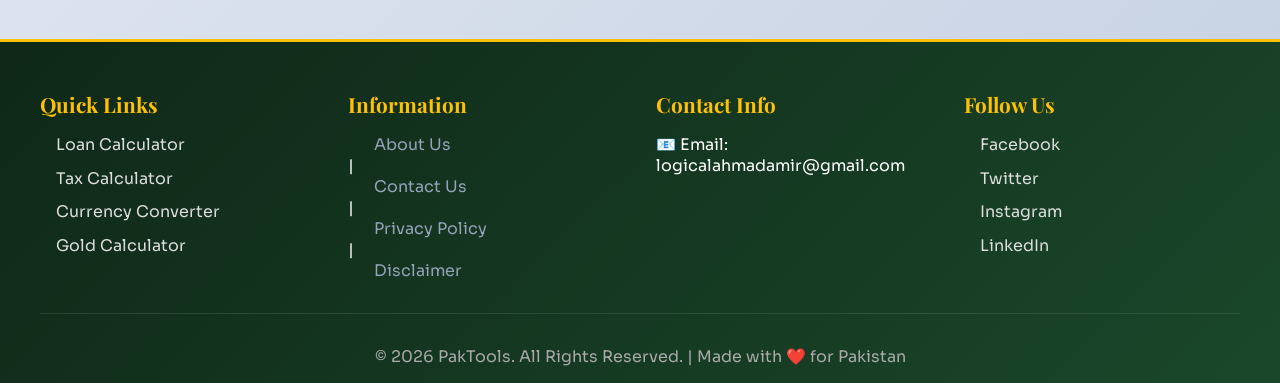
==== commit ecc3be47: "Update index.html" ====
--- a/index.html
+++ b/index.html
@@ -548,6 +548,52 @@
     <div class="container" style="max-width: 1100px; margin: 0 auto; display: flex; justify-content: space-between; align-items: center; padding: 0 20px;">
         
         <!-- Logo Section -->
+        <a href="index.html" style="text-decoration: none; display: flex; align-items: center; gap: 15px; cursor: pointer;">
+    <div class="logo-design" style="
+        width: 50px; 
+        height: 50px; 
+        background: #facc15; 
+        border-radius: 50%; 
+        display: flex; 
+        align-items: center; 
+        justify-content: center;
+        box-shadow: 0 0 15px rgba(250, 204, 21, 0.4);
+        animation: rotateBounce 2s ease-in-out infinite;
+        position: relative;">
+        
+        <!-- Briefcase Icon (image_49cb5e.png style) -->
+        <div style="
+            width: 25px; 
+            height: 18px; 
+            background: #5d4037; 
+            border-radius: 3px; 
+            position: relative;
+            border: 2px solid #3e2723;">
+            <div style="
+                width: 10px; 
+                height: 5px; 
+                border: 2px solid #3e2723; 
+                border-bottom: none; 
+                position: absolute; 
+                top: -6px; 
+                left: 50%; 
+                transform: translateX(-50%);
+                border-radius: 2px 2px 0 0;"></div>
+            <div style="
+                width: 6px; 
+                height: 4px; 
+                background: #fbbf24; 
+                position: absolute; 
+                top: 50%; 
+                left: 50%; 
+                transform: translate(-50%, -50%);
+                border-radius: 1px;"></div>
+        </div>
+    </div>
+    <h1 style="color: white; margin: 0; font-size: 1.8rem; font-family: 'Poppins', sans-serif; font-weight: 700;">
+        <span style="color: #facc15;">Pak</span>Tools
+    </h1>
+</a>
         <div class="logo-container" style="display: flex; align-items: center; gap: 10px;">
             <div class="logo" style="font-size: 1.8rem;">💼</div>
             <h1 style="color: white; margin: 0; font-size: 1.5rem; font-family: 'Outfit', sans-serif;">PakTools</h1>
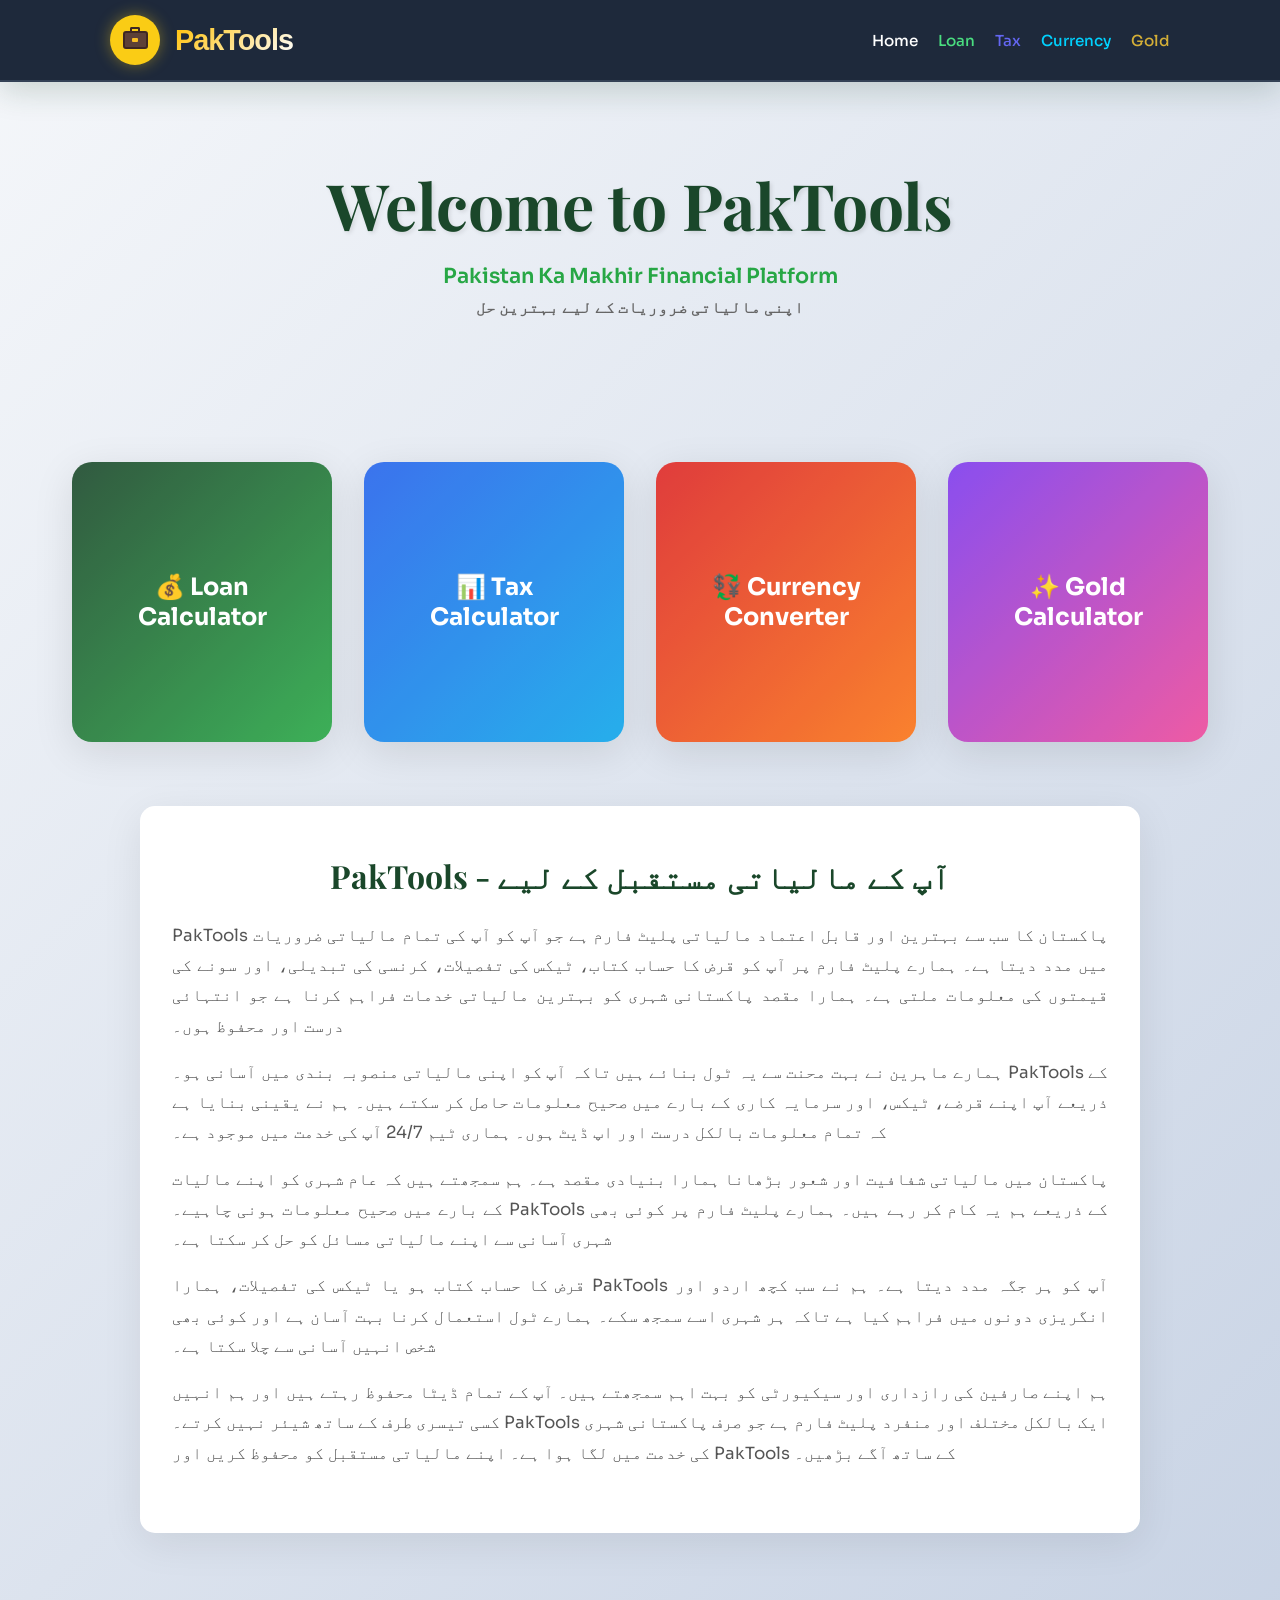
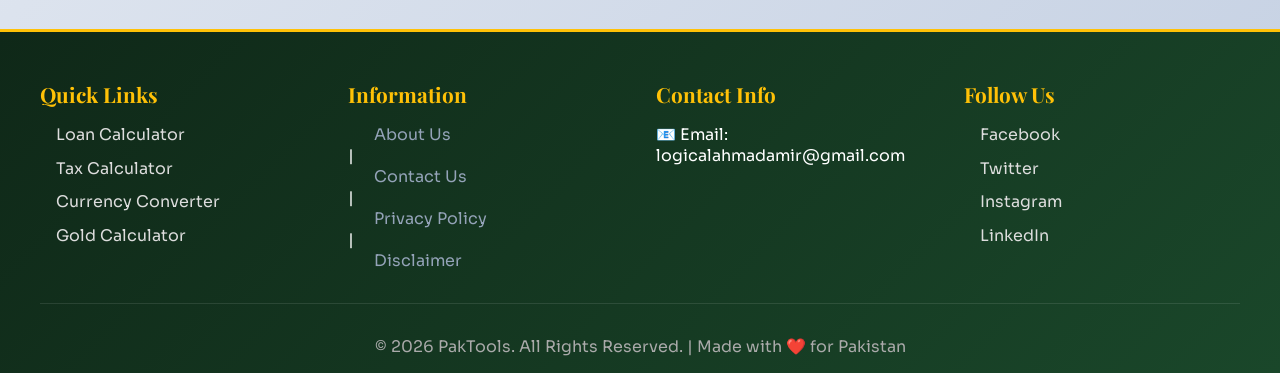
==== commit e62c90db: "Update index.html" ====
--- a/index.html
+++ b/index.html
@@ -594,11 +594,6 @@
         <span style="color: #facc15;">Pak</span>Tools
     </h1>
 </a>
-        <div class="logo-container" style="display: flex; align-items: center; gap: 10px;">
-            <div class="logo" style="font-size: 1.8rem;">💼</div>
-            <h1 style="color: white; margin: 0; font-size: 1.5rem; font-family: 'Outfit', sans-serif;">PakTools</h1>
-        </div>
-
         <!-- Desktop Navigation -->
         <nav id="mainNav" style="display: flex; gap: 20px;">
             <a href="index.html" style="color: white; text-decoration: none; font-weight: 500; font-size: 0.95rem;">Home</a>
